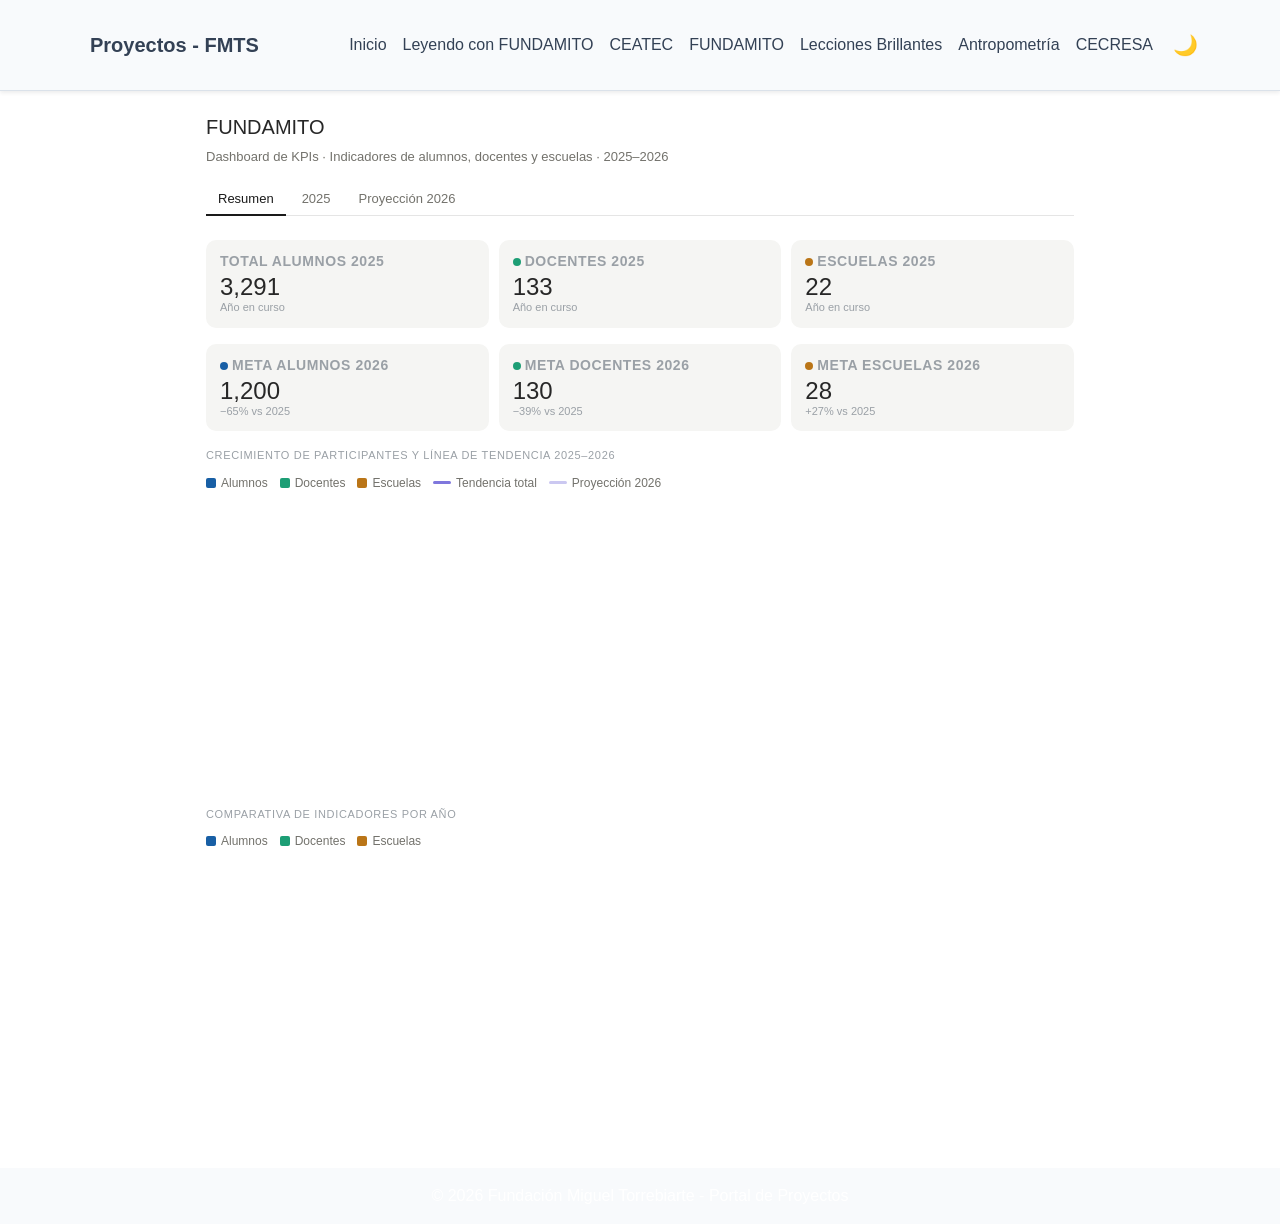
==== fundamito.html @ eec8aa56 "First Commit" ====
<!DOCTYPE html>
<html lang="en">

<head>
    <meta charset="UTF-8">
    <meta name="viewport" content="width=device-width, initial-scale=1.0">
    <title>Portal Proyectos - FMTS</title>
    <link rel="stylesheet" href="https://cdn.jsdelivr.net/npm/bootstrap@5.3.2/dist/css/bootstrap.min.css">
    <script src="https://cdnjs.cloudflare.com/ajax/libs/Chart.js/4.4.1/chart.umd.js"></script>
    <script src="https://cdn.jsdelivr.net/npm/chart.js@4.4.1"></script>
    <script src="https://cdn.jsdelivr.net/npm/chartjs-plugin-datalabels@2"></script>
    <link rel="stylesheet" href="./css/styles.css">
</head>

<body>
    <header>
        <div id="nav-placeholder"></div>
    </header>

    <div class="dash">
        <div class="header">
            <h1>FUNDAMITO</h1>
            <p>Dashboard de KPIs · Indicadores de alumnos, docentes y escuelas · 2025–2026</p>
        </div>

        <div class="tabs">
            <button class="tab active" onclick="switchTab('resumen',event)">Resumen</button>
            <button class="tab" onclick="switchTab('historico',event)">2025</button>
            <button class="tab" onclick="switchTab('proyeccion',event)">Proyección 2026</button>
        </div>

        <!-- RESUMEN -->
        <div id="tab-resumen" class="tab-content active">
            <div class="kpi-grid">
                <div class="kpi-card">
                    <div class="kpi-label">Total alumnos 2025</div>
                    <div class="kpi-value">3,291</div>
                    <div class="kpi-sub">Año en curso</div>
                </div>
                <div class="kpi-card">
                    <div class="kpi-label"><span class="kpi-dot" style="background:#1D9E75"></span>Docentes 2025</div>
                    <div class="kpi-value">133</div>
                    <div class="kpi-sub">Año en curso</div>
                </div>
                <div class="kpi-card">
                    <div class="kpi-label"><span class="kpi-dot" style="background:#BA7517"></span>Escuelas 2025</div>
                    <div class="kpi-value">22</div>
                    <div class="kpi-sub">Año en curso</div>
                </div>
            </div>
            <div class="kpi-grid">
                <div class="kpi-card">
                    <div class="kpi-label"><span class="kpi-dot" style="background:#185FA5"></span>Meta alumnos 2026
                    </div>
                    <div class="kpi-value">1,200</div>
                    <div class="kpi-sub">−65% vs 2025</div>
                </div>
                <div class="kpi-card">
                    <div class="kpi-label"><span class="kpi-dot" style="background:#1D9E75"></span>Meta docentes 2026
                    </div>
                    <div class="kpi-value">130</div>
                    <div class="kpi-sub">−39% vs 2025</div>
                </div>
                <div class="kpi-card">
                    <div class="kpi-label"><span class="kpi-dot" style="background:#BA7517"></span>Meta escuelas 2026
                    </div>
                    <div class="kpi-value">28</div>
                    <div class="kpi-sub">+27% vs 2025</div>
                </div>
            </div>

            <p class="section-title">Crecimiento de participantes y línea de tendencia 2025–2026</p>
            <div class="legend">
                <span><span class="dot" style="background:#185FA5"></span>Alumnos</span>
                <span><span class="dot" style="background:#1D9E75"></span>Docentes</span>
                <span><span class="dot" style="background:#BA7517"></span>Escuelas</span>
                <span><span class="dot-line" style="background:#7F77DD"></span>Tendencia total</span>
                <span><span class="dot-line"
                        style="background:#7F77DD; opacity:.4; border:1px dashed #7F77DD"></span>Proyección 2026</span>
            </div>
            <div class="chart-wrap" style="height:280px"><canvas id="chartMain"></canvas></div>

            <p class="section-title">Comparativa de indicadores por año</p>
            <div class="legend">
                <span><span class="dot" style="background:#185FA5"></span>Alumnos</span>
                <span><span class="dot" style="background:#1D9E75"></span>Docentes</span>
                <span><span class="dot" style="background:#BA7517"></span>Escuelas</span>
            </div>
            <div class="chart-wrap" style="height:260px"><canvas id="chartComparativa"></canvas></div>
        </div>

        <!-- HISTORICO -->
        <div id="tab-historico" class="tab-content">
            <div class="year-cards">
                <div class="year-card highlight">
                    <div class="year-label">2025 ✦</div>
                    <div class="year-total">3,446</div>
                    <div class="year-row"><span>Alumnos</span><strong>3,291</strong></div>
                    <div class="year-row"><span>Docentes</span><strong>133</strong></div>
                    <div class="year-row"><span>Escuelas</span><strong>22</strong></div>
                    <span class="growth-badge g-up">Año base</span>
                </div>
            </div>

            <p class="section-title">Distribución 2025</p>
            <div class="legend">
                <span><span class="dot" style="background:#185FA5"></span>Alumnos 95.5%</span>
                <span><span class="dot" style="background:#1D9E75"></span>Docentes 3.9%</span>
                <span><span class="dot" style="background:#BA7517"></span>Escuelas 0.6%</span>
            </div>
            <div class="chart-wrap" style="height:240px"><canvas id="chartDonut"></canvas></div>
        </div>

        <!-- PROYECCION -->
        <div id="tab-proyeccion" class="tab-content">
            <div class="proj-card">
                <div style="font-size:15px;font-weight:500;color:var(--color-text-primary);margin-bottom:4px">Simulador
                    de meta 2026</div>
                <div style="font-size:13px;color:var(--color-text-secondary);margin-bottom:16px">Ajusta la distribución
                    proyectada de alumnos, docentes y escuelas</div>

                <div class="slider-wrap">
                    <span style="min-width:90px;font-size:12px"><span class="kpi-dot"
                            style="background:#185FA5"></span>Alumnos</span>
                    <input type="range" id="s-alu" min="0" max="4000" value="1200" step="10" oninput="updateProj()">
                    <span class="slider-val" id="v-alu">1,200</span>
                </div>
                <div class="slider-wrap">
                    <span style="min-width:90px;font-size:12px"><span class="kpi-dot"
                            style="background:#1D9E75"></span>Docentes</span>
                    <input type="range" id="s-doc" min="0" max="300" value="130" step="1" oninput="updateProj()">
                    <span class="slider-val" id="v-doc">130</span>
                </div>
                <div class="slider-wrap">
                    <span style="min-width:90px;font-size:12px"><span class="kpi-dot"
                            style="background:#BA7517"></span>Escuelas</span>
                    <input type="range" id="s-esc" min="1" max="50" value="28" step="1" oninput="updateProj()">
                    <span class="slider-val" id="v-esc">28</span>
                </div>

                <div class="target-bar-wrap">
                    <div
                        style="display:flex;justify-content:space-between;font-size:12px;color:var(--color-text-secondary);margin-bottom:5px">
                        <span>Alumnos proyectados vs meta (1,200)</span><span id="p-pct-label">100% · 1,200 /
                            1,200</span>
                    </div>
                    <div class="target-bar-bg">
                        <div class="target-bar-fill" id="target-bar" style="width:100%"></div>
                    </div>
                    <div class="target-bar-label"><span>0</span><span>Meta: 1,200 alumnos</span></div>
                </div>

                <div class="proj-grid">
                    <div class="proj-num">
                        <div class="lbl">Total participantes</div>
                        <div class="val" id="p-total">1,358</div>
                    </div>
                    <div class="proj-num">
                        <div class="lbl">Alumnos vs meta</div>
                        <div class="val" id="p-gap" style="color:#1D9E75">±0</div>
                    </div>
                    <div class="proj-num">
                        <div class="lbl">Variación vs 2025</div>
                        <div class="val" id="p-crec">−65%</div>
                    </div>
                    <div class="proj-num">
                        <div class="lbl">Ratio alumnos / docente</div>
                        <div class="val" id="p-ratio">9.2</div>
                    </div>
                </div>
            </div>

            <p class="section-title">Línea de crecimiento proyectada 2025–2026</p>
            <div class="legend">
                <span><span class="dot-line" style="background:#185FA5"></span>Histórico real</span>
                <span><span class="dot-line" style="background:#7F77DD;border:1px dashed #7F77DD"></span>Proyección
                    2026</span>
            </div>
            <div class="chart-wrap" style="height:260px"><canvas id="chartProj"></canvas></div>
        </div>
    </div>



    <script type="module" src="./js/dash_fundamito.js"></script>

    <script src="./js/nav.js"></script>
    <script src="https://cdn.jsdelivr.net/npm/bootstrap@5.3.2/dist/js/bootstrap.bundle.min.js"></script>

    <footer class="bg-primary text-white text-center py-3">
        <p class="mb-0">© 2026 Fundación Miguel Torrebiarte - Portal de Proyectos</p>
    </footer>
</body>

</html>
---- css/styles.css ----
:root {
    /* Fondo */
    --bg-body: #ffffff;
    --bg-card: #ffffff;
    --bg-soft: #f5f5f3;

    /* Texto */
    --text-primary: #272727;
    --text-secondary: #73726c;
    --text-muted: #9aa0a6;

    /* Bordes */
    --border-color: #e5e5e5;

    /* Navbar */
    --navbar-bg: #f8fafc;
    --navbar-border: #dbe2ea;
    --navbar-text: #334155;
    --navbar-hover: #0f1720;

    /* Tabs */
    --tab-active: #1a1a1a;

    /* Barra progreso */
    --target-bg: #e5e5e5;

    --badge-blue-bg: #E6F1FB;
    --badge-blue-text: #0C447C;

    --badge-green-bg: #EAF3DE;
    --badge-green-text: #27500A;

    --card-shadow: none;

    /* Gráficas */
    --chart-grid: rgba(0, 0, 0, 0.08);
    --chart-label: rgba(0, 0, 0, 0.747);
}

* {
    box-sizing: border-box;
    margin: 0;
    padding: 0;
}

body {
    font-family: -apple-system, BlinkMacSystemFont, 'Segoe UI', sans-serif;
    background: var(--bg-body);
    color: var(--text-primary);
}

/* NAVBAR */

.navbar {
    justify-content: space-between;
    background: var(--navbar-bg);
    border-bottom: 1px solid var(--navbar-border);
    padding: 15px 40px;
}

.navbar .nav-link,
.navbar .navbar-brand {
    color: var(--navbar-text) !important;
}

.navbar .nav-link:hover {
    color: var(--navbar-hover) !important;
}

.bg-primary {
    background-color: var(--navbar-bg) !important;
}

.theme-btn {
    border: none;
    background: transparent;
    font-size: 20px;
    cursor: pointer;
    margin-left: 12px;
}

/* FONDO INDEX */
.hero-section {
    background-image: url("../images/fondo.jpg");
    background-size: cover;
    background-position: center;
    background-repeat: no-repeat;
    height: 90vh;
    position: relative;
}

.hero-section::before {
    content: "";
    position: absolute;
    top: 0;
    left: 0;
    right: 0;
    bottom: 0;
    background: rgba(0, 0, 0, 0.5);
}

.hero-section .container {
    position: relative;
    z-index: 2;
}

/* CONFIGURACIÓN DE LOS DASHBOARD*/

.dash {
    padding: 1.5rem 1rem;
    max-width: 900px;
    margin: 0 auto;
}

.header {
    margin-bottom: 1rem;
}

.header h1 {
    font-size: 20px;
    font-weight: 500;
}

.header p {
    font-size: 13px;
    color: var(--text-secondary);
    margin-top: 4px;
}

.header-badges {
    display: flex;
    gap: 8px;
    margin-top: 8px;
    flex-wrap: wrap;
}

.badge {
    font-size: 11px;
    padding: 3px 10px;
    border-radius: 20px;
    font-weight: 500;
}

.badge-blue {
    background: var(--badge-blue-bg);
    color: var(--badge-blue-text);
}

.badge-green {
    background: #EAF3DE;
    color: #27500A;
}

.tabs {
    display: flex;
    gap: 4px;
    margin-bottom: 1.5rem;
    border-bottom: 1px solid var(--target-bg);
    flex-wrap: wrap;
}

.tab {
    font-size: 13px;
    padding: 6px 12px;
    cursor: pointer;
    border: none;
    background: none;
    color: var(--text-secondary);
    border-bottom: 2px solid transparent;
    margin-bottom: -1px;
    transition: all .15s;
    white-space: nowrap;
}

.tab.active {
    color: var(--tab-active);
    border-bottom-color: var(--tab-active);
    font-weight: 500;
}

.tab:hover:not(.active) {
    color: var(--tab-active);
}

.tab-content {
    display: none;
}

.tab-content.active {
    display: block;
}

.kpi-grid {
    display: grid;
    grid-template-columns: repeat(auto-fit, minmax(140px, 1fr));
    gap: 10px;
    margin-bottom: 1rem;
}

.kpi-card {
    background: var(--bg-soft);
    border-radius: 10px;
    padding: 12px 14px;
}

.kpi-label {
    font-size: 11px;
    color: var(--text-muted);
    margin-bottom: 5px;
    text-transform: uppercase;
    letter-spacing: .04em;
}

.kpi-value {
    font-size: 24px;
    font-weight: 500;
    line-height: 1;
}

.kpi-sub {
    font-size: 11px;
    color: var(--text-muted);
    margin-top: 4px;
}

.kpi-dot {
    display: inline-block;
    width: 8px;
    height: 8px;
    border-radius: 50%;
    margin-right: 4px;
}

.kpi-main {
    display: flex;
    flex-direction: column;
    justify-content: center;
    height: 100%;
    padding: 24px;
    border-radius: 16px;
}

.kpi-label {
    font-size: 14px;
    font-weight: 600;
    line-height: 1.3;
    word-break: break-word;
}

.kpi-main-number {
    font-size: clamp(2rem, 4vw, 4rem);
    font-weight: 500;
    line-height: 1;
    margin: 12px 0;
}

.kpi-main-sub {
    font-size: 14px;
    opacity: .8;
}

.kpi-sub {
    margin-top: auto;
}

.section-title {
    font-size: 11px;
    font-weight: 500;
    color: var(--text-muted);
    text-transform: uppercase;
    letter-spacing: .06em;
    margin-bottom: 10px;
}

.chart-wrap {
    position: relative;
    width: 100%;
    margin-bottom: 1.5rem;
}

.legend {
    display: flex;
    flex-wrap: wrap;
    gap: 12px;
    margin-bottom: 10px;
    font-size: 12px;
    color: var(--text-secondary);
}

.legend span {
    display: flex;
    align-items: center;
    gap: 5px;
}

.dot {
    width: 10px;
    height: 10px;
    border-radius: 2px;
    flex-shrink: 0;
}

.dot-line {
    width: 18px;
    height: 3px;
    border-radius: 2px;
    flex-shrink: 0;
}

.year-cards {
    display: grid;
    grid-template-columns: repeat(auto-fit, minmax(120px, 1fr));
    gap: 8px;
    margin-bottom: 1rem;
}

.year-card {
    background: var(--bg-card);
    border: 0.5px solid var(--border-color);
    border-radius: 12px;
    padding: 12px 14px;
}

.year-card.hl-blue {
    border-color: #185FA5;
    border-width: 1px;
}

.year-card.hl-green {
    border-color: #1D9E75;
    border-width: 1px;
}

.year-label {
    font-size: 11px;
    font-weight: 500;
    color: var(--text-muted);
    text-transform: uppercase;
    letter-spacing: .05em;
    margin-bottom: 6px;
}

.year-total {
    font-size: 22px;
    font-weight: 500;
    margin-bottom: 6px;
}

.year-row {
    display: flex;
    justify-content: space-between;
    font-size: 12px;
    color: var(--text-secondary);
    padding: 3px 0;
    border-bottom: 0.5px solid var(--target-bg);
}

.year-row:last-child {
    border-bottom: none;
}

.year-row strong {
    color: var(--text-primary);
}

.growth-badge {
    display: inline-block;
    font-size: 11px;
    padding: 2px 7px;
    border-radius: 4px;
    margin-top: 6px;
}

.g-base {
    background: #E1F5EE;
    color: #085041;
}

.g-up {
    background: #EAF3DE;
    color: #27500A;
}

.g-flat {
    background: #F1EFE8;
    color: #5F5E5A;
}

.g-down {
    background: #FCEBEB;
    color: #A32D2D;
}

.g-proj {
    background: #E6F1FB;
    color: #0C447C;
}

.proj-card {
    background: var(--bg-card);
    border: 0.5px solid var(--target-bg);
    border-radius: 12px;
    padding: 1.25rem;
    margin-bottom: 1rem;
}

.proj-card-title {
    font-size: 14px;
    font-weight: 500;
    margin-bottom: 4px;
}

.proj-card-sub {
    font-size: 12px;
    color: var(--text-secondary);
    margin-bottom: 14px;
}

.slider-wrap {
    display: flex;
    align-items: center;
    gap: 12px;
    font-size: 12px;
    color: var(--text-secondary);
    margin-bottom: 10px;
}

.slider-wrap input {
    flex: 1;
}

.slider-val {
    min-width: 32px;
    font-weight: 500;
    text-align: right;
}

.proj-grid {
    display: grid;
    grid-template-columns: 1fr 1fr;
    gap: 8px;
    margin-top: 12px;
}

.proj-num {
    background: var(--bg-soft);
    border-radius: 8px;
    padding: 10px 12px;
}

.proj-num .lbl {
    font-size: 11px;
    color: var(--text-secondary);
    margin-bottom: 3px;
}

.proj-num .val {
    font-size: 20px;
    font-weight: 500;
}

.target-bar-bg {
    background: var(--border-color);
    border-radius: 6px;
    height: 8px;
    width: 100%;
    overflow: hidden;
    margin-top: 10px;
}

.target-bar-fill {
    height: 8px;
    border-radius: 6px;
    transition: width .4s;
}

.bar-labels {
    display: flex;
    justify-content: space-between;
    font-size: 11px;
    color: var(--text-secondary);
    margin-top: 4px;
}

.target-bar-label {
    display: flex;
    justify-content: space-between;
    width: 100%;
    font-size: 12px;
    margin-top: 4px;
}

[data-theme="dark"] {
    --bg-body: #121417;
    --bg-card: #1c1f24;
    --bg-soft: #22262c;

    --text-primary: #e4e6eb;
    --text-secondary: #b0aea6;
    --text-muted: #9aa0a6;

    --border-color: #2a2f36;

    --navbar-bg: #0f1720;
    --navbar-border: #2a2f36;

    --navbar-text: #f3f4f6;
    --navbar-hover: #ffffff;

    --tab-active: #ffffff;

    --target-bg: #3a3a3a;

    --card-shadow: 0 4px 12px rgba(0, 0, 0, .4);

    --badge-blue-bg: rgba(24, 95, 165, .2);
    --badge-blue-text: #8bb8f1;

    --badge-green-bg: rgba(29, 158, 117, .2);
    --badge-green-text: #7ee2b8;

    --chart-grid: rgba(255, 255, 255, 0.12);
    --chart-label: #d1d5db;

}
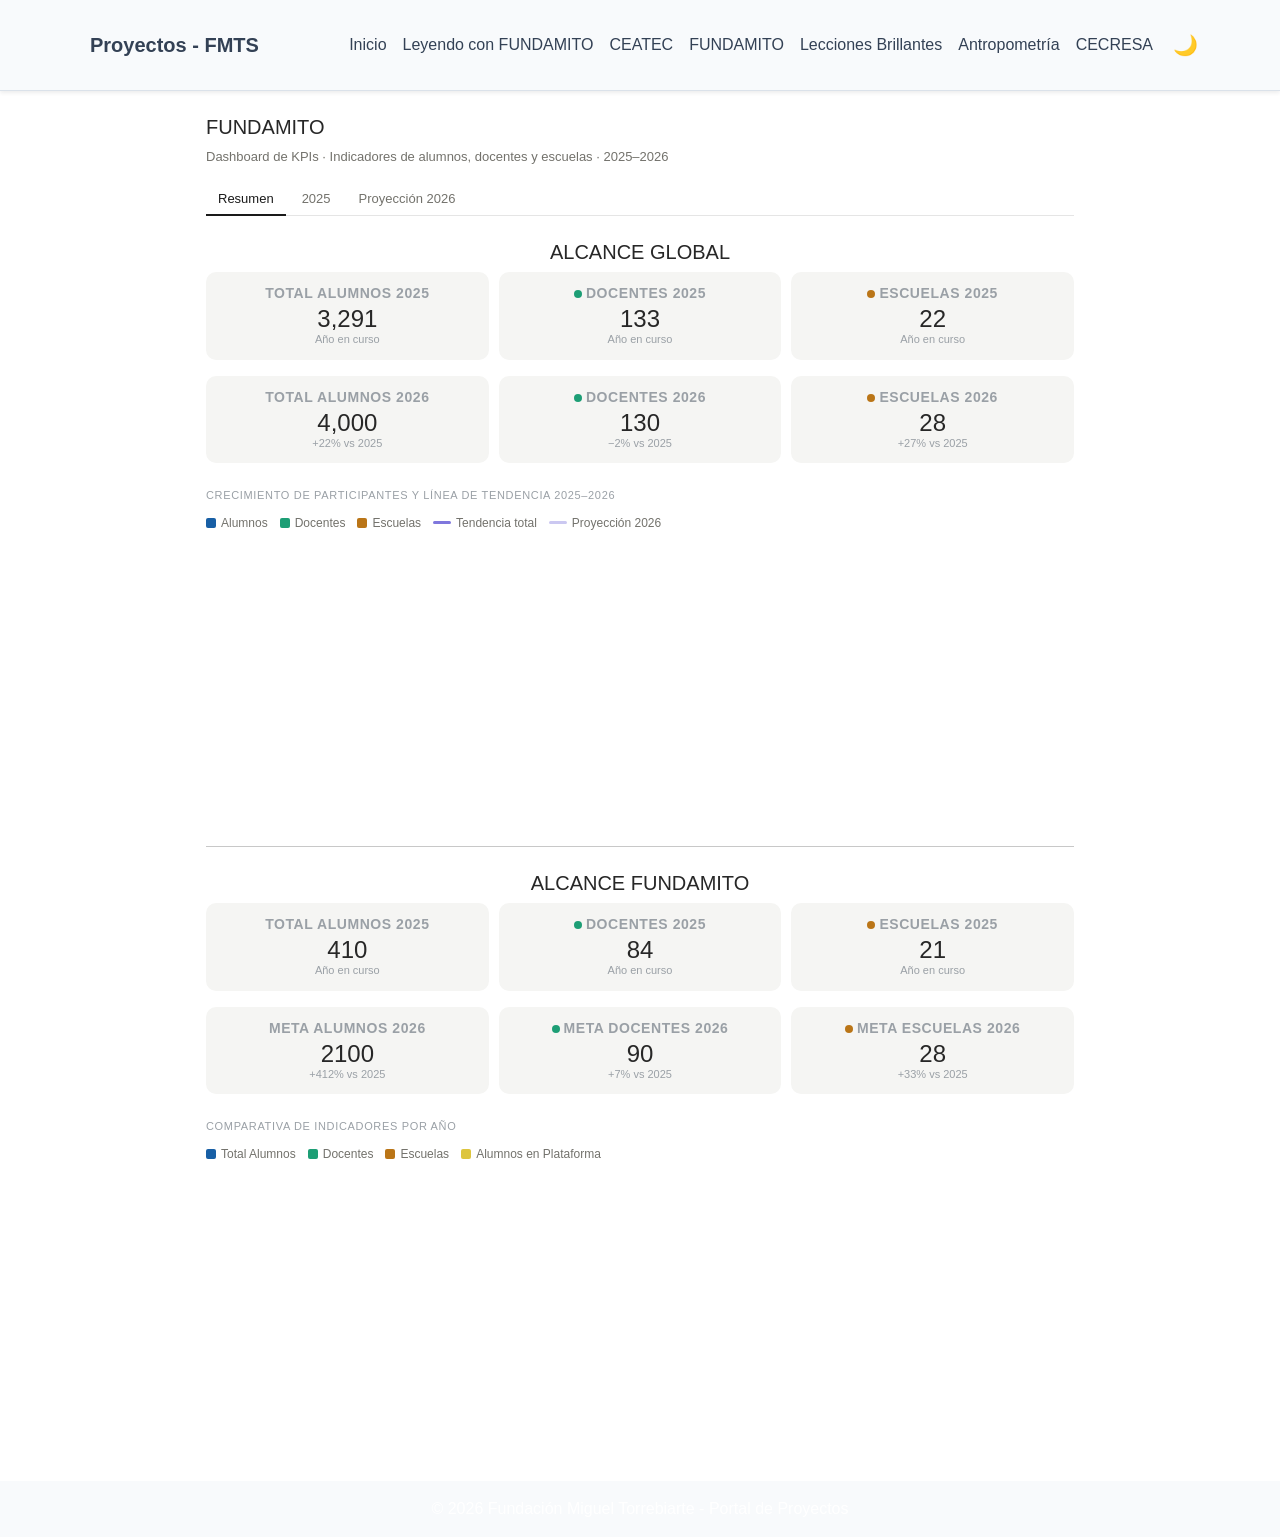
==== commit 2c73d167: "Ajustes -Fundamito" ====
--- a/fundamito.html
+++ b/fundamito.html
@@ -31,44 +31,49 @@
 
         <!-- RESUMEN -->
         <div id="tab-resumen" class="tab-content active">
-            <div class="kpi-grid">
-                <div class="kpi-card">
-                    <div class="kpi-label">Total alumnos 2025</div>
-                    <div class="kpi-value">3,291</div>
-                    <div class="kpi-sub">Año en curso</div>
-                </div>
-                <div class="kpi-card">
-                    <div class="kpi-label"><span class="kpi-dot" style="background:#1D9E75"></span>Docentes 2025</div>
-                    <div class="kpi-value">133</div>
-                    <div class="kpi-sub">Año en curso</div>
-                </div>
-                <div class="kpi-card">
-                    <div class="kpi-label"><span class="kpi-dot" style="background:#BA7517"></span>Escuelas 2025</div>
-                    <div class="kpi-value">22</div>
-                    <div class="kpi-sub">Año en curso</div>
-                </div>
-            </div>
-            <div class="kpi-grid">
-                <div class="kpi-card">
-                    <div class="kpi-label"><span class="kpi-dot" style="background:#185FA5"></span>Meta alumnos 2026
-                    </div>
-                    <div class="kpi-value">1,200</div>
-                    <div class="kpi-sub">−65% vs 2025</div>
-                </div>
-                <div class="kpi-card">
-                    <div class="kpi-label"><span class="kpi-dot" style="background:#1D9E75"></span>Meta docentes 2026
-                    </div>
-                    <div class="kpi-value">130</div>
-                    <div class="kpi-sub">−39% vs 2025</div>
-                </div>
-                <div class="kpi-card">
-                    <div class="kpi-label"><span class="kpi-dot" style="background:#BA7517"></span>Meta escuelas 2026
-                    </div>
-                    <div class="kpi-value">28</div>
-                    <div class="kpi-sub">+27% vs 2025</div>
-                </div>
-            </div>
-
+            <div class="my-4 text-center">
+                <h5>ALCANCE GLOBAL</h5>
+                <div class="kpi-grid">
+                    <div class="kpi-card">
+                        <div class="kpi-label">Total alumnos 2025</div>
+                        <div class="kpi-value">3,291</div>
+                        <div class="kpi-sub">Año en curso</div>
+                    </div>
+                    <div class="kpi-card">
+                        <div class="kpi-label"><span class="kpi-dot" style="background:#1D9E75"></span>Docentes 2025
+                        </div>
+                        <div class="kpi-value">133</div>
+                        <div class="kpi-sub">Año en curso</div>
+                    </div>
+                    <div class="kpi-card">
+                        <div class="kpi-label"><span class="kpi-dot" style="background:#BA7517"></span>Escuelas 2025
+                        </div>
+                        <div class="kpi-value">22</div>
+                        <div class="kpi-sub">Año en curso</div>
+                    </div>
+                </div>
+                <div class="kpi-grid">
+                    <div class="kpi-card">
+                        <div class="kpi-label">Total alumnos 2026</div>
+                        <div class="kpi-value">4,000</div>
+                        <div class="kpi-sub">+22% vs 2025</div>
+                    </div>
+                    <div class="kpi-card">
+                        <div class="kpi-label"><span class="kpi-dot" style="background:#1D9E75"></span>Docentes 2026
+                        </div>
+                        <div class="kpi-value">130</div>
+                        <div class="kpi-sub">−2% vs 2025</div>
+                    </div>
+                    <div class="kpi-card">
+                        <div class="kpi-label"><span class="kpi-dot" style="background:#BA7517"></span>Escuelas 2026
+                        </div>
+                        <div class="kpi-value">28</div>
+                        <div class="kpi-sub">+27% vs 2025</div>
+                    </div>
+                </div>
+            </div>
+
+            <!--GRAFICA Crecimiento-->
             <p class="section-title">Crecimiento de participantes y línea de tendencia 2025–2026</p>
             <div class="legend">
                 <span><span class="dot" style="background:#185FA5"></span>Alumnos</span>
@@ -79,15 +84,65 @@
                         style="background:#7F77DD; opacity:.4; border:1px dashed #7F77DD"></span>Proyección 2026</span>
             </div>
             <div class="chart-wrap" style="height:280px"><canvas id="chartMain"></canvas></div>
+            <hr>
+
+            <!--ALCANCE FUNDAMITO -->
+            <div class="my-4 text-center">
+                <h5>ALCANCE FUNDAMITO</h5>
+                <div class="kpi-grid">
+                    <div class="kpi-card">
+                        <div class="kpi-label">Total alumnos 2025</div>
+                        <div class="kpi-value">410</div>
+                        <div class="kpi-sub">Año en curso</div>
+                    </div>
+                    <div class="kpi-card">
+                        <div class="kpi-label"><span class="kpi-dot" style="background:#1D9E75"></span>Docentes 2025
+                        </div>
+                        <div class="kpi-value">84</div>
+                        <div class="kpi-sub">Año en curso</div>
+                    </div>
+                    <div class="kpi-card">
+                        <div class="kpi-label"><span class="kpi-dot" style="background:#BA7517"></span>Escuelas 2025
+                        </div>
+                        <div class="kpi-value">21</div>
+                        <div class="kpi-sub">Año en curso</div>
+                    </div>
+                </div>
+                <div class="kpi-grid">
+                    <div class="kpi-card">
+                        <div class="kpi-label">Meta alumnos 2026</div>
+                        <div class="kpi-value">2100</div>
+                        <div class="kpi-sub">+412% vs 2025</div>
+                    </div>
+                    <div class="kpi-card">
+                        <div class="kpi-label"><span class="kpi-dot" style="background:#1D9E75"></span>Meta Docentes
+                            2026
+                        </div>
+                        <div class="kpi-value">90</div>
+                        <div class="kpi-sub">+7% vs 2025</div>
+                    </div>
+                    <div class="kpi-card">
+                        <div class="kpi-label"><span class="kpi-dot" style="background:#BA7517"></span>Meta Escuelas
+                            2026
+                        </div>
+                        <div class="kpi-value">28</div>
+                        <div class="kpi-sub">+33% vs 2025</div>
+                    </div>
+                </div>
+            </div>
 
             <p class="section-title">Comparativa de indicadores por año</p>
             <div class="legend">
-                <span><span class="dot" style="background:#185FA5"></span>Alumnos</span>
+                <span><span class="dot" style="background:#185FA5"></span>Total Alumnos</span>
                 <span><span class="dot" style="background:#1D9E75"></span>Docentes</span>
                 <span><span class="dot" style="background:#BA7517"></span>Escuelas</span>
+                <span><span class="dot" style="background:#ddc53e"></span>Alumnos en Plataforma</span>
+
             </div>
             <div class="chart-wrap" style="height:260px"><canvas id="chartComparativa"></canvas></div>
-        </div>
+
+        </div>
+
 
         <!-- HISTORICO -->
         <div id="tab-historico" class="tab-content">
